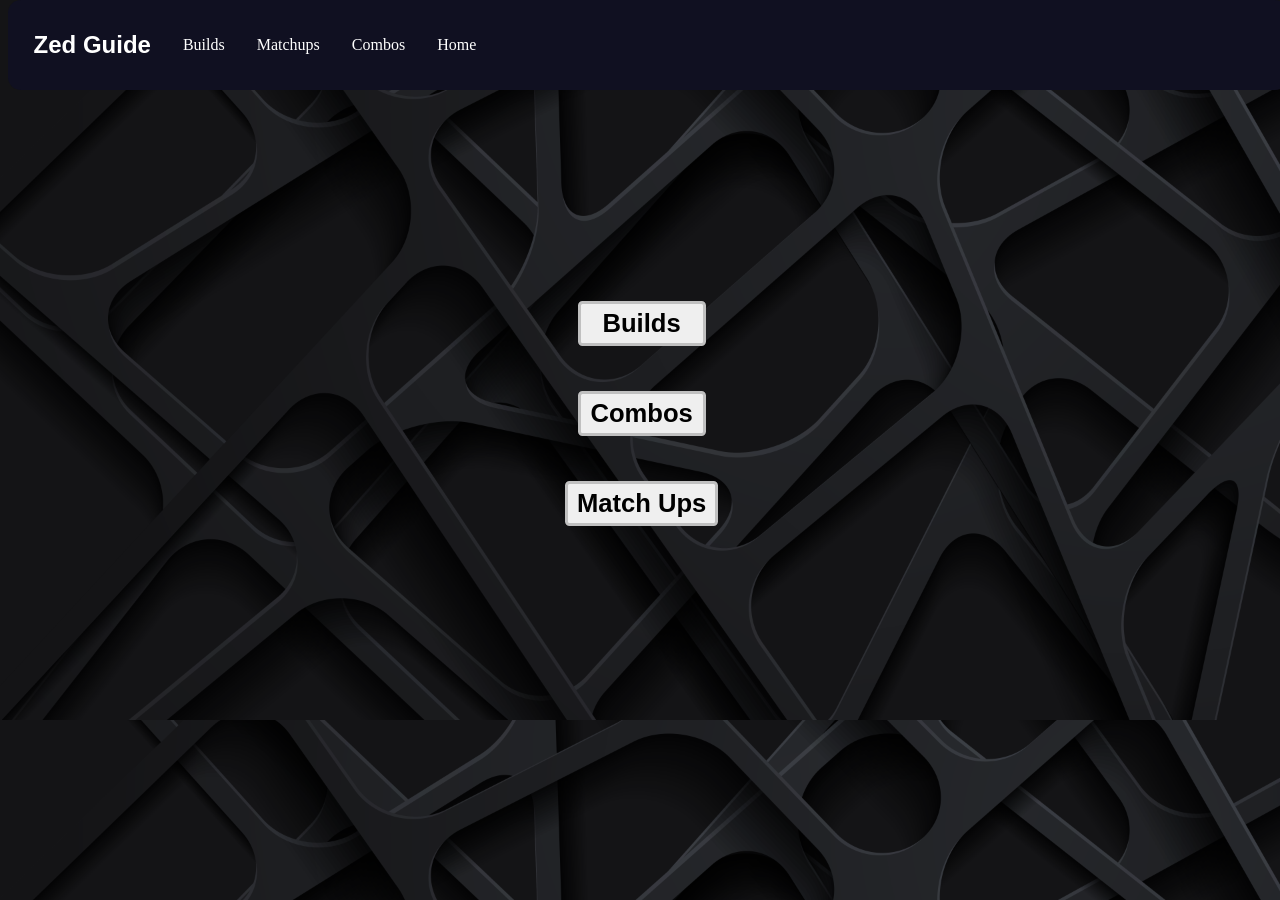
==== ZedGuide-main/Programerings Projekt arbete/index.html @ dc64faf9 "updating files" ====
<!DOCTYPE html>
<html lang="en">
<head>
    <meta charset="UTF-8">
    <meta name="viewport" content="width=device-width, initial-scale=1.0">
    <title>Zed Guide</title>
    <link rel="stylesheet" href="style.css">
    <script src="logic.js" defer></script>
</head>
<body id="background">

       
    <div id="navbar">
        <p>Zed Guide</p>
        <a href="builds.html">Builds</a>
        <a href="matchups.html">Matchups</a>
        <a href="combos.html">Combos</a>
        <a href="index.html">Home</a>
    </div>


    <header id="header"></header>
    
    <img id="zedmainimg" src="https://wiki.leagueoflegends.com/en-us/images/thumb/Zed_Debonair_TFT_Render.png/800px-Zed_Debonair_TFT_Render.png?7f778" alt="">

    <div class="doc-buttons">
        <a href="builds.html">
            <button>Builds</button>
        </a>

        <a href="combos.html">
            <button>Combos</button>
        </a>

        <a href="matchups.html">
            <button id="matchup-button">Match Ups</button>
        </a>
    </div>

</html>
---- ZedGuide-main/Programerings Projekt arbete/style.css ----
#navbar {
    display: flex;
    align-items: center;

    z-index: 1;
    position: fixed;
    top: 0%;

    width: 100%;
    height: 10vh;
    
    background-color: rgb(16, 16, 33);
    border-radius: 1vw;
    color: white;
  
    gap: 1vw;
}

#navbar p {
    font-family: Arial, Helvetica, sans-serif;
    font-size: 1.5rem;
    font-weight: bolder;
    
    padding-left: 2vw;
}

#navbar a {
    
    text-decoration: none;
    color: white;

    padding-left: 1.5vw;
    gap: 1vw;
}

#background {
    background-image: url(images/dark-background-abstract-background-network-3d-background-3840x2160-8324.png);
    background-size: cover;
    position: absolute;
    left: 0;
    top: 0;
}

#zedmainimg {
    position: absolute;
    width: 27vw;
    height: auto;
    top: 27vh;
    left: 19vw;
}

.doc-buttons {
    top: 20vh;
    left: 39.5vw;
    width: 20vw;
    height: 50vh;
    position: absolute;
    display: flex;
    flex-direction: column;
    align-items: center;
    justify-content: center;
    gap: 5vh;
}

.doc-buttons button{
    height: 5vh;
    width: 10vw;
    font-size: 1.6rem;
    border-radius: 0.5vh;
    border: solid silver;
    font-family:Verdana, Geneva, Tahoma, sans-serif;
    font-weight:600;
}

#matchup-button {
width: 12vw;
}

.doc-buttons button:hover {
    background-color: red;
    transform: scale(1.05);
    transition: 0.3s;
}
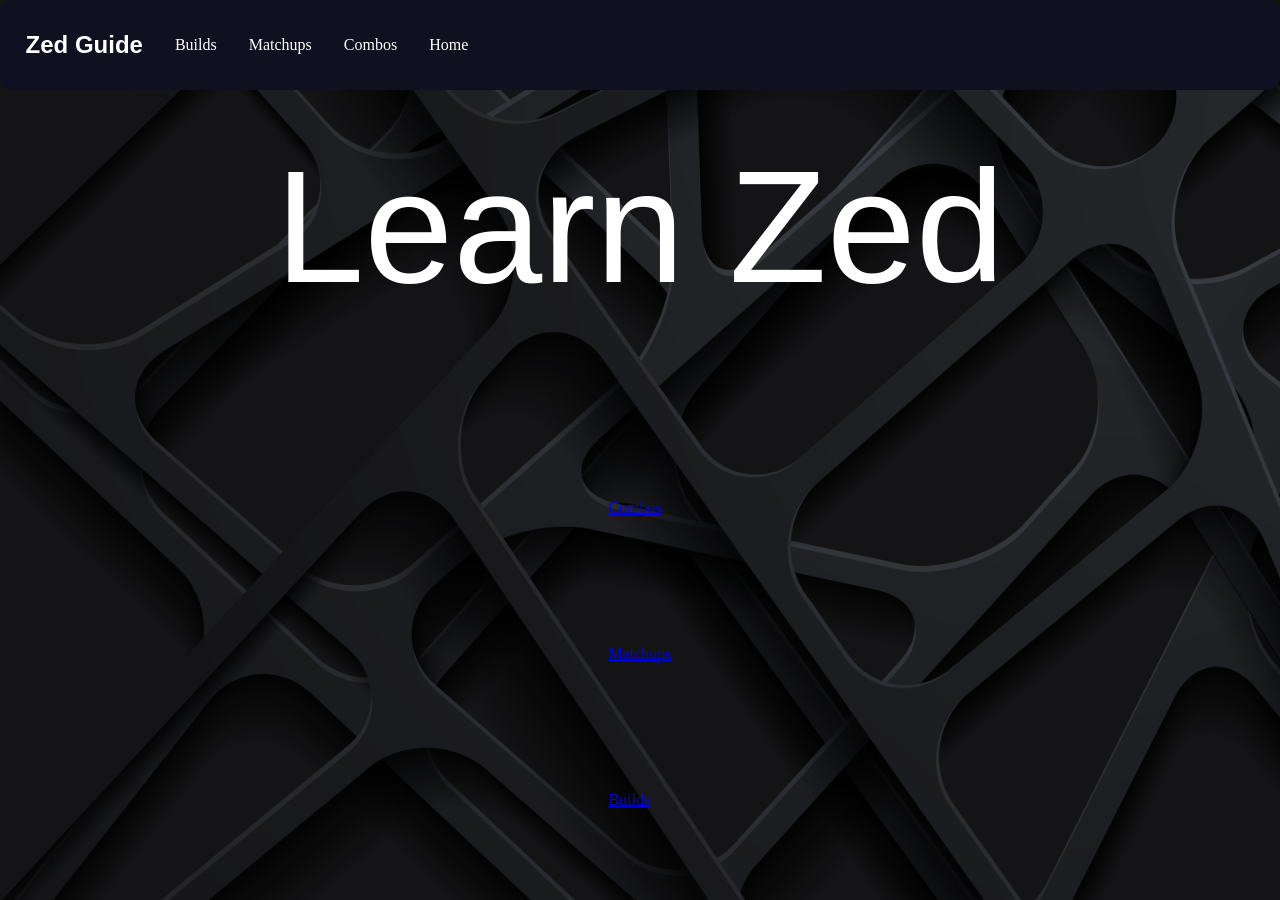
==== commit a8cdbbc7: "fixar home" ====
--- a/ZedGuide-main/Programerings Projekt arbete/index.html
+++ b/ZedGuide-main/Programerings Projekt arbete/index.html
@@ -19,7 +19,20 @@
     </div>
 
 
-    <header id="header"></header>
+    <header id="header">Learn Zed</header>
+
+    <div id="subhead-container">
+        <a class="subhead" href="combos.html">Combos</a>
+        <a class="subhead" href="matchups.html">Matchups</a>
+        <a class="subhead" href="builds.html">Builds</a>
+    </div>
+    
+    
+    
+    
+    
+    
+    <!-- <header id="header"></header> 
     
     <img id="zedmainimg" src="https://wiki.leagueoflegends.com/en-us/images/thumb/Zed_Debonair_TFT_Render.png/800px-Zed_Debonair_TFT_Render.png?7f778" alt="">
 
@@ -35,6 +48,6 @@
         <a href="matchups.html">
             <button id="matchup-button">Match Ups</button>
         </a>
-    </div>
+    </div> -->
 
 </html>
--- a/ZedGuide-main/Programerings Projekt arbete/style.css
+++ b/ZedGuide-main/Programerings Projekt arbete/style.css
@@ -1,3 +1,14 @@
+
+* {
+    margin: 0;
+    padding: 0;
+    box-sizing: border-box;
+}
+
+html, body {
+    width: 100%;
+    height: 100%;
+}
 
 #navbar {
     display: flex;
@@ -26,12 +37,21 @@
 }
 
 #navbar a {
-    
+    font-family: Georgia, 'Times New Roman', Times, serif;
     text-decoration: none;
     color: white;
 
     padding-left: 1.5vw;
     gap: 1vw;
+}
+
+#navbar a:hover {
+    color: aqua;
+    transform: scale(1.03);
+}
+
+#navbar a:active {
+    transform: scale(1);
 }
 
 #background {
@@ -42,7 +62,40 @@
     top: 0;
 }
 
-#zedmainimg {
+#header {
+    position: relative;
+    justify-content: center;
+    display: flex;
+    top: 15vh;
+
+    width: 100%;
+
+    color: white;
+    font-size: 10rem;
+    font-family: 'Franklin Gothic Medium', 'Arial Narrow', Arial, sans-serif;
+}
+
+#subhead-container {
+    position: relative;
+    justify-content: center;
+    top: 35vh;
+
+    display: grid;
+    grid-row: 40vw;
+    gap: 10vw;
+}
+
+
+
+
+
+
+
+
+
+
+
+/* #zedmainimg { 
     position: absolute;
     width: 27vw;
     height: auto;
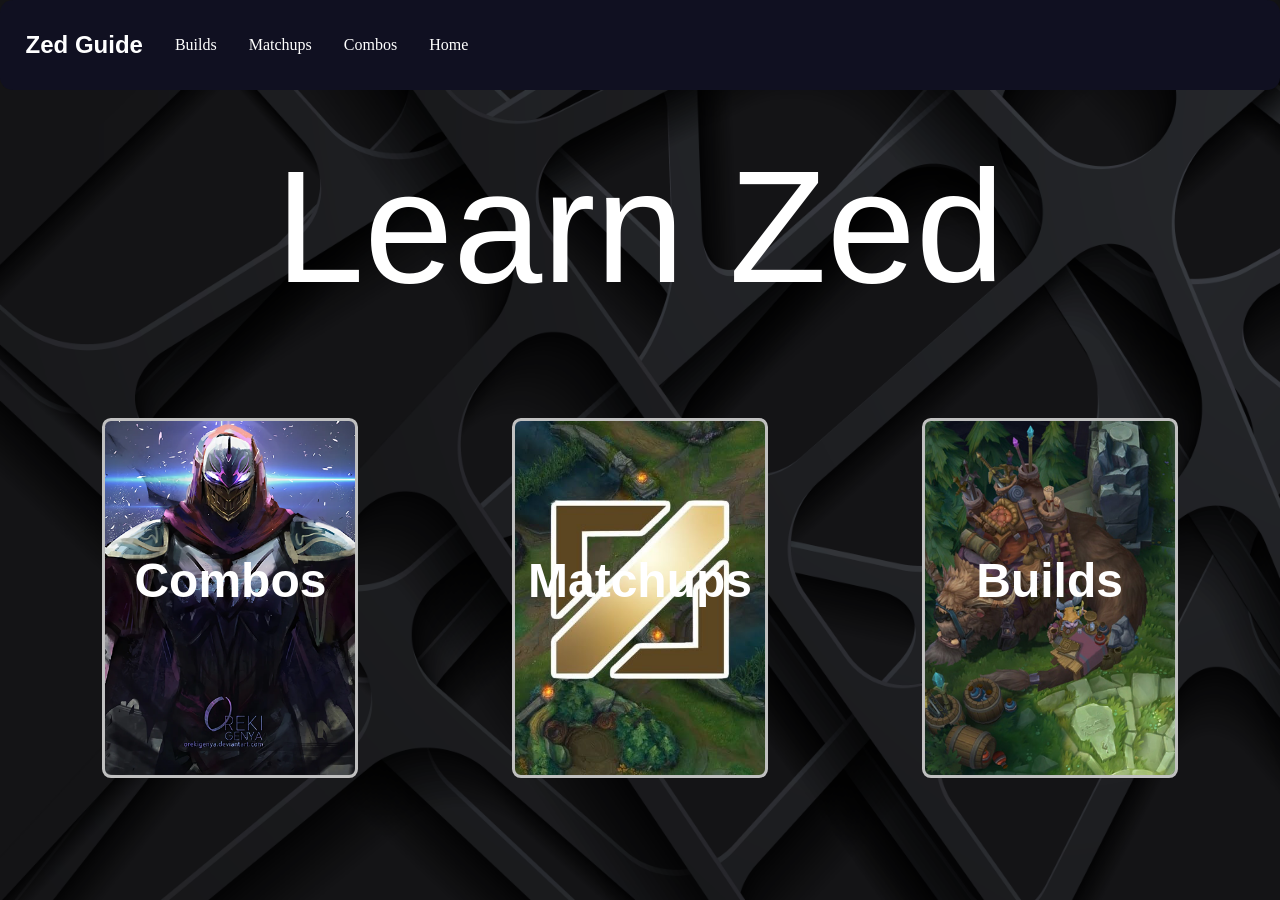
==== commit 7d0c3188: "dadw" ====
--- a/ZedGuide-main/Programerings Projekt arbete/index.html
+++ b/ZedGuide-main/Programerings Projekt arbete/index.html
@@ -22,9 +22,20 @@
     <header id="header">Learn Zed</header>
 
     <div id="subhead-container">
-        <a class="subhead" href="combos.html">Combos</a>
-        <a class="subhead" href="matchups.html">Matchups</a>
-        <a class="subhead" href="builds.html">Builds</a>
+        <div id="combos-subhead">
+            <video src="https://www.youtube.com/watch?v=6wOrtQx4dzA" muted loop preload="none"></video>
+            <a href="combos.html">Combos</a>
+        </div>
+
+        <div id="matchups-subhead">
+            <video src="" muted loop preload="none"></video>
+             <a href="matchups.html">Matchups</a>
+        </div>
+
+        <div id="builds-subhead">
+            <video src="" muted loop preload="none"></video>
+             <a href="builds.html">Builds</a>
+        </div>
     </div>
     
     
--- a/ZedGuide-main/Programerings Projekt arbete/style.css
+++ b/ZedGuide-main/Programerings Projekt arbete/style.css
@@ -78,11 +78,165 @@
 #subhead-container {
     position: relative;
     justify-content: center;
-    top: 35vh;
-
-    display: grid;
-    grid-row: 40vw;
-    gap: 10vw;
+    top: 26vh;
+
+    display: flex;
+    gap: 12vw;
+}
+
+#combos-subhead {
+    border: solid silver;
+    border-radius: 0.7vw;
+
+    width: 20vw;
+    height: 40vh;
+    
+    text-align: center;
+
+    background-image: url(images/zed.combos.webp);
+    background-position:top;
+    background-size:cover;
+    
+}
+
+#combos-subhead a {
+    position: absolute;
+    top: 0%;
+    transform: translate(-50%);
+
+    text-decoration: none;
+    color: white;
+    font-family: Arial, Helvetica, sans-serif;
+    font-size: 3rem;
+    font-weight: bold;
+
+    padding-top: 15vh;
+    padding-bottom: 17vh;
+    padding-left: 3.5vw;
+    padding-right: 3.5vw;
+}
+
+#combos-subhead video {
+    position: absolute;
+    inset: 0;
+    width: 100%;
+    height: 100%;
+    pointer-events: none;
+
+    
+}
+
+#combos-subhead:hover {
+    transform: scale(1.05);
+    transition: 0.3s;
+}
+
+#combos-subhead a:hover {
+    color: aqua;
+    transition: 0.3s;
+    font-family: Georgia, 'Times New Roman', Times, serif;
+}
+
+#matchups-subhead {
+    border: solid silver;
+    border-radius: 0.7vw;
+
+    width: 20vw;
+    height: 40vh;
+    
+    text-align: center;
+
+    background-image: url(images/midlane.jpeg);
+    background-position: center;
+    background-size: cover;
+}
+
+#matchups-subhead a {
+    position: absolute;
+    top: 0%;
+    transform: translate(-50%);
+
+    text-decoration: none;
+    color: white;
+    font-family: Arial, Helvetica, sans-serif;
+    font-size: 3rem;
+    font-weight: bold;
+
+    padding-top: 15vh;
+    padding-bottom: 17vh;
+    padding-left: 3.5vw;
+    padding-right: 3.5vw;
+}
+
+#matchups-subhead video {
+    position: absolute;
+    inset: 0;
+    width: 100%;
+    height: 100%;
+    pointer-events: none;
+}
+
+#matchups-subhead:hover {
+    transform: scale(1.05);
+    transition: 0.3s;
+    color: aqua;
+}
+
+#matchups-subhead a:hover {
+    color: aqua;
+    transition: 0.3s;
+    font-family: Georgia, 'Times New Roman', Times, serif;
+}
+
+#builds-subhead {
+    border: solid silver;
+    border-radius: 0.7vw;
+
+    width: 20vw;
+    height: 40vh;
+    
+    text-align: center;
+
+    background-image: url(images/LoL-shopkeeper-blue.jpg);
+    background-position: center;
+    background-size: cover;
+}
+
+#builds-subhead a {
+    position: absolute;
+    top: 0%;
+    transform: translate(-50%);
+
+    text-decoration: none;
+    color: white;
+    font-family: Arial, Helvetica, sans-serif;
+    font-size: 3rem;
+    font-weight: bold;
+
+    padding-top: 15vh;
+    padding-bottom: 17vh;
+    padding-left: 3.5vw;
+    padding-right: 3.5vw;
+}
+
+#builds-subhead video {
+    position: absolute;
+    inset: 0;
+    width: 100%;
+    height: 100%;
+    pointer-events: none;
+}
+
+#builds-subhead:hover {
+    transform: scale(1.05);
+    transition: 0.3s;
+    color: aqua;
+}
+
+#builds-subhead a:hover {
+    color: aqua;
+    transition: 0.3s;
+    font-family: Georgia, 'Times New Roman', Times, serif;
 }
 
 
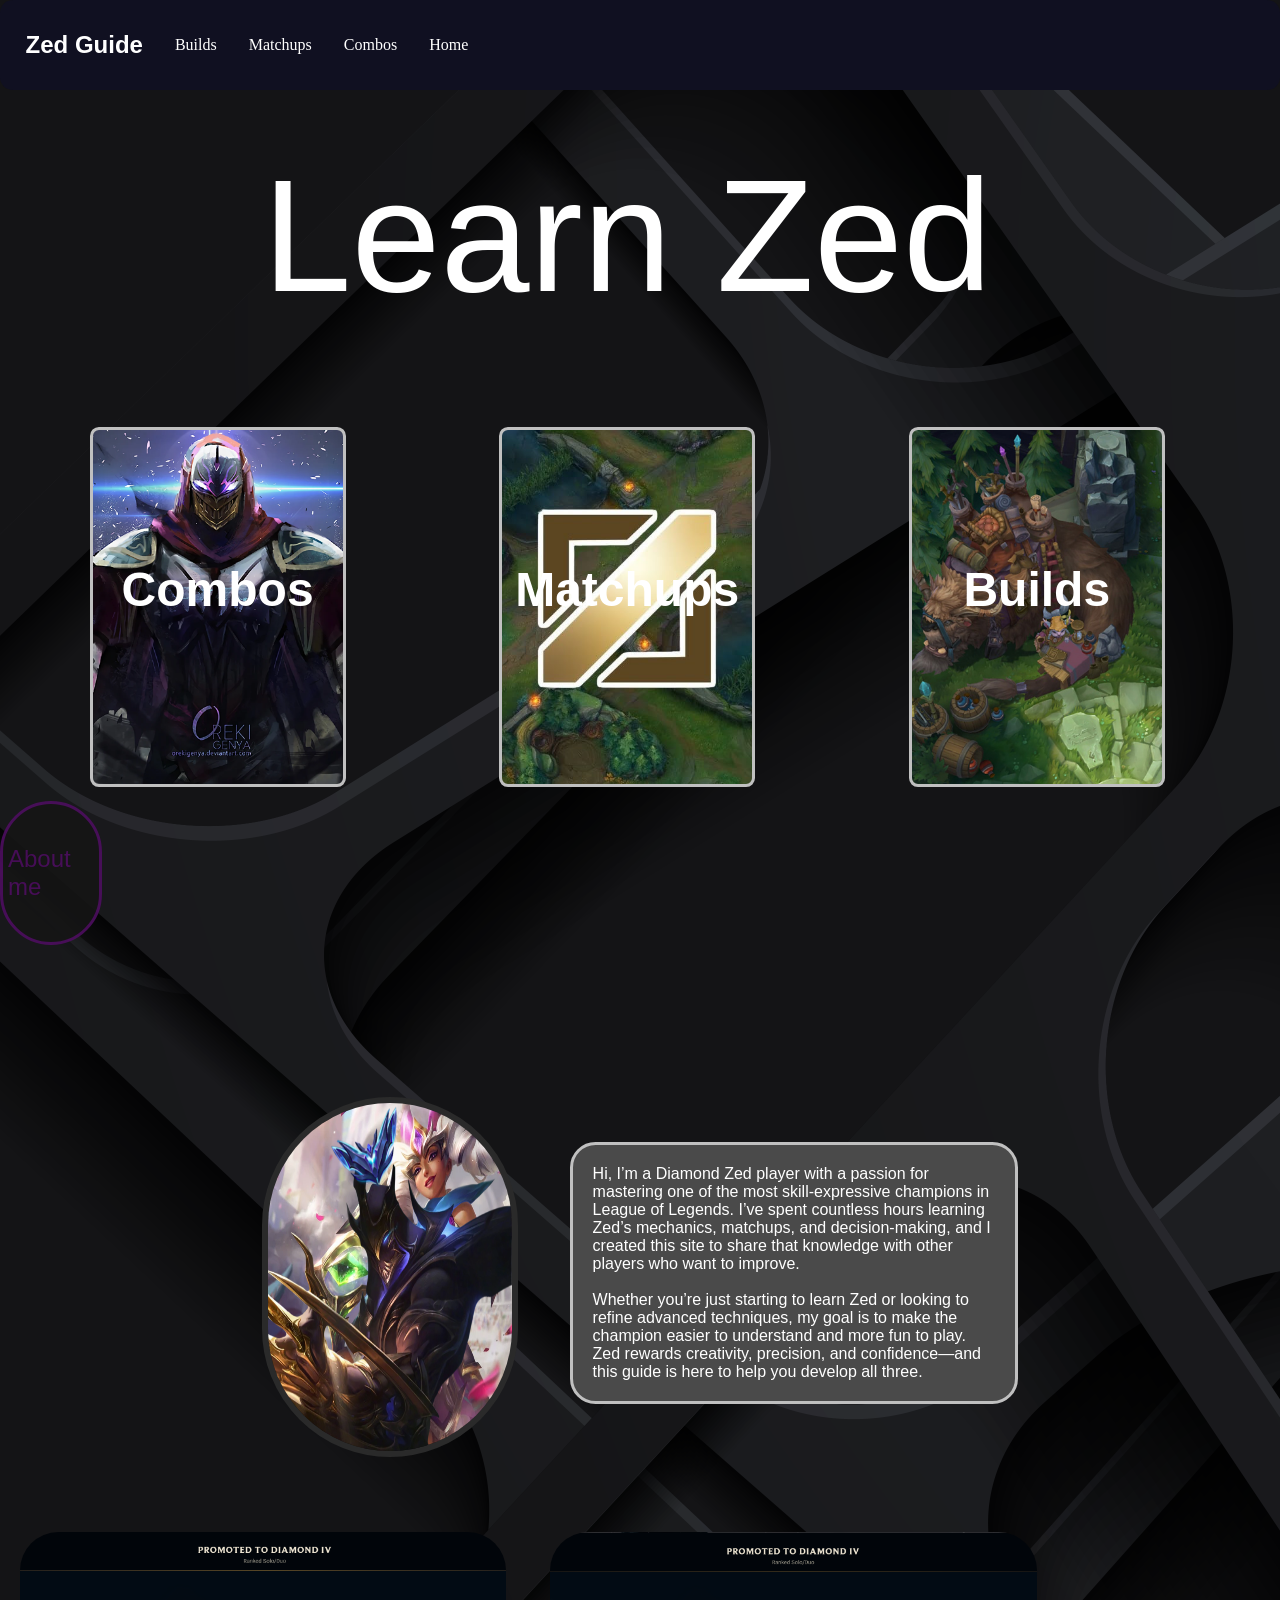
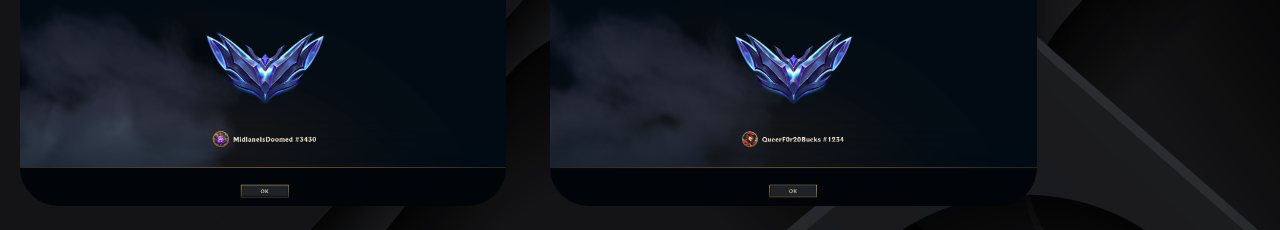
==== commit 34f02f61: "1" ====
--- a/ZedGuide-main/Programerings Projekt arbete/index.html
+++ b/ZedGuide-main/Programerings Projekt arbete/index.html
@@ -9,6 +9,8 @@
 </head>
 <body id="background">
 
+    
+    <a id="about-me-hyperlink" href="#about-me-text">About me</a>
        
     <div id="navbar">
         <p>Zed Guide</p>
@@ -37,28 +39,17 @@
              <a href="builds.html">Builds</a>
         </div>
     </div>
-    
-    
-    
-    
-    
-    
-    <!-- <header id="header"></header> 
-    
-    <img id="zedmainimg" src="https://wiki.leagueoflegends.com/en-us/images/thumb/Zed_Debonair_TFT_Render.png/800px-Zed_Debonair_TFT_Render.png?7f778" alt="">
+    <section id="about-me">
+       
+        <img id="profile-image" src="images/tiktok profileimg.png" alt="">
+        <p id="about-me-text">Hi, I’m a Diamond Zed player with a passion for mastering one of the most skill-expressive champions in League of Legends. I’ve spent countless hours learning Zed’s mechanics, matchups, and decision-making, and I created this site to share that knowledge with other players who want to improve. <br> <br>
 
-    <div class="doc-buttons">
-        <a href="builds.html">
-            <button>Builds</button>
-        </a>
+            Whether you’re just starting to learn Zed or looking to refine advanced techniques, my goal is to make the champion easier to understand and more fun to play. Zed rewards creativity, precision, and confidence—and this guide is here to help you develop all three.</p>
 
-        <a href="combos.html">
-            <button>Combos</button>
-        </a>
-
-        <a href="matchups.html">
-            <button id="matchup-button">Match Ups</button>
-        </a>
-    </div> -->
+        <div id="dia-img-container">
+            <img id="main-acc-dia" src="images/main-acc-dia.png" alt="">
+            <img id="second-acc-dia" src="images/second-acc-dia.png" alt="">
+        </div>
+    </section>
 
 </html>
--- a/ZedGuide-main/Programerings Projekt arbete/style.css
+++ b/ZedGuide-main/Programerings Projekt arbete/style.css
@@ -10,6 +10,11 @@
     height: 100%;
 }
 
+html {
+    scroll-behavior: smooth;
+    scroll-padding-top: 10vh;
+}
+
 #navbar {
     display: flex;
     align-items: center;
@@ -56,8 +61,9 @@
 
 #background {
     background-image: url(images/dark-background-abstract-background-network-3d-background-3840x2160-8324.png);
-    background-size: cover;
-    position: absolute;
+    width: 98vw;
+    height: 100vh;
+  
     left: 0;
     top: 0;
 }
@@ -66,7 +72,7 @@
     position: relative;
     justify-content: center;
     display: flex;
-    top: 15vh;
+    top: 0vh;
 
     width: 100%;
 
@@ -78,7 +84,7 @@
 #subhead-container {
     position: relative;
     justify-content: center;
-    top: 26vh;
+    top: 11vh;
 
     display: flex;
     gap: 12vw;
@@ -240,52 +246,103 @@
 }
 
 
-
-
-
-
-
-
-
-
-
-/* #zedmainimg { 
-    position: absolute;
-    width: 27vw;
+#about-me {
+    position: relative;
+    bottom: -40vh;
+    height: 60vh;
+    width: 98vw;
+}
+
+#profile-image {
+    position: relative;
+    bottom: -9%;
+    left: 20.5vw;
+
+    width: 20vw;
+    height: 40vh;
+
+    border-radius: 13vw;
+    border: solid rgb(42, 42, 42) 6px;
+
+}
+
+#about-me-text {
+    position: relative;
+    display: flex;
+    left: 44.5vw;
+    bottom: 50%;
+
+    width: 35vw;
+
+    color: white;
+    font-family: 'Franklin Gothic Medium', 'Arial Narrow', Arial, sans-serif;
+    background-color: rgb(74, 74, 74);
+    
+    padding: 20px 20px;
+    border: solid silver;
+    border-radius: 2vw;
+}
+
+#dia-img-container {
+    position: relative;
+    justify-self: center;
+    top: -30%;
+}
+
+#dia-img-container img {
+    width: 38vw;
     height: auto;
-    top: 27vh;
-    left: 19vw;
-}
-
-.doc-buttons {
-    top: 20vh;
-    left: 39.5vw;
-    width: 20vw;
-    height: 50vh;
-    position: absolute;
-    display: flex;
-    flex-direction: column;
+
+    margin: 20px;
+    border-radius: 3vw;
+}
+
+#main-acc-dia:hover {
+ transform: scale(1.05);
+ transition: 0.3s;
+
+ border: solid silver;
+}
+
+#second-acc-dia:hover {
+    transform: scale(1.05);
+    transition: 0.3s;
+   
+    border: solid silver;  
+}
+
+#about-me-hyperlink {
+    position: relative;
+    display: flex;
+    justify-self: center;
+    justify-content: center;
     align-items: center;
-    justify-content: center;
-    gap: 5vh;
-}
-
-.doc-buttons button{
-    height: 5vh;
-    width: 10vw;
-    font-size: 1.6rem;
-    border-radius: 0.5vh;
-    border: solid silver;
-    font-family:Verdana, Geneva, Tahoma, sans-serif;
-    font-weight:600;
-}
-
-#matchup-button {
-width: 12vw;
-}
-
-.doc-buttons button:hover {
-    background-color: red;
-    transform: scale(1.05);
-    transition: 0.3s;
-}
+    top: 89vh;
+
+    width: 8vw;
+    height: 16vh;
+
+    background-color: rgb(21, 21, 21);
+    padding: 5px 5px;
+    border-radius: 20vw;
+    border: solid  rgb(77, 14, 95) 3.5px;
+
+    font-size: 1.5rem;
+    font-family: 'Franklin Gothic Medium', 'Arial Narrow', Arial, sans-serif;
+    color: rgb(77, 14, 95);
+    text-decoration: none;
+
+    opacity: 0.9;
+
+    z-index: 1;
+}
+
+#about-me-hyperlink:hover {
+    opacity: 1;
+    transform: scale(1.02);
+    transition: 0.1s ease-out;
+}
+
+section {
+    scroll-margin-top: 12vh;
+}
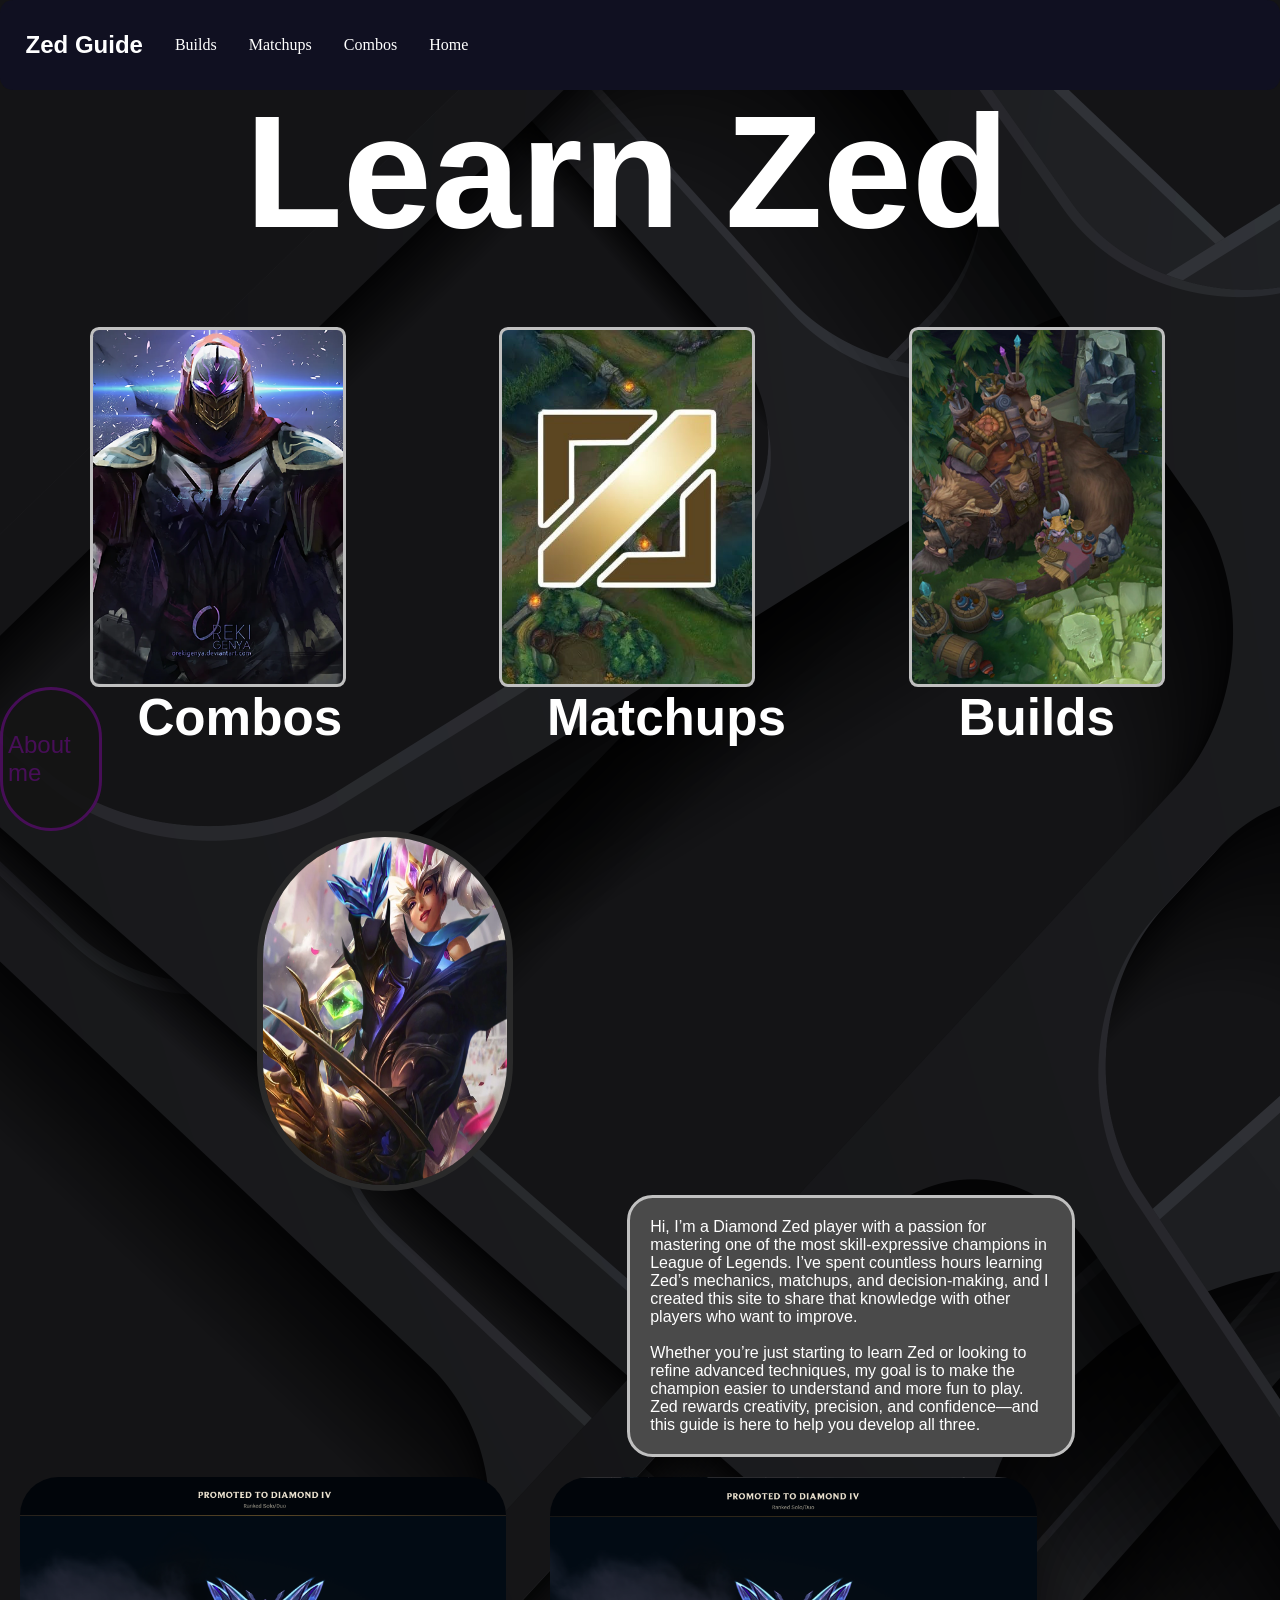
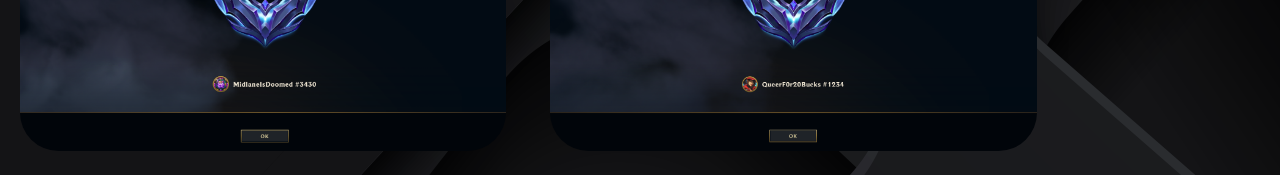
==== commit 1a6f40a0: "ELIOT FIXES" ====
--- a/ZedGuide-main/Programerings Projekt arbete/index.html
+++ b/ZedGuide-main/Programerings Projekt arbete/index.html
@@ -8,38 +8,38 @@
     <script src="logic.js" defer></script>
 </head>
 <body id="background">
+    <header id="header">
+        <div id="navbar">
+            <p>Zed Guide</p>
+            <a href="builds.html">Builds</a>
+            <a href="matchups.html">Matchups</a>
+            <a href="combos.html">Combos</a>
+            <a href="index.html">Home</a>
+        </div>
+    </header>
 
-    
-    <a id="about-me-hyperlink" href="#about-me-text">About me</a>
-       
-    <div id="navbar">
-        <p>Zed Guide</p>
-        <a href="builds.html">Builds</a>
-        <a href="matchups.html">Matchups</a>
-        <a href="combos.html">Combos</a>
-        <a href="index.html">Home</a>
-    </div>
-
-
-    <header id="header">Learn Zed</header>
+    <section id="first-section">
+        <h1 id="page-title">Learn Zed</h1>
+    </section>
 
     <div id="subhead-container">
-        <div id="combos-subhead">
+        <div class="subhead-group combos">
             <video src="https://www.youtube.com/watch?v=6wOrtQx4dzA" muted loop preload="none"></video>
             <a href="combos.html">Combos</a>
         </div>
 
-        <div id="matchups-subhead">
+        <div class="subhead-group matchups">
             <video src="" muted loop preload="none"></video>
              <a href="matchups.html">Matchups</a>
         </div>
 
-        <div id="builds-subhead">
+        <div class="subhead-group builds">
             <video src="" muted loop preload="none"></video>
              <a href="builds.html">Builds</a>
         </div>
     </div>
     <section id="about-me">
+        <a id="about-me-hyperlink" href="#about-me-text">About me</a>
        
         <img id="profile-image" src="images/tiktok profileimg.png" alt="">
         <p id="about-me-text">Hi, I’m a Diamond Zed player with a passion for mastering one of the most skill-expressive champions in League of Legends. I’ve spent countless hours learning Zed’s mechanics, matchups, and decision-making, and I created this site to share that knowledge with other players who want to improve. <br> <br>
--- a/ZedGuide-main/Programerings Projekt arbete/style.css
+++ b/ZedGuide-main/Programerings Projekt arbete/style.css
@@ -20,7 +20,6 @@
     align-items: center;
 
     z-index: 1;
-    position: fixed;
     top: 0%;
 
     width: 100%;
@@ -62,35 +61,48 @@
 #background {
     background-image: url(images/dark-background-abstract-background-network-3d-background-3840x2160-8324.png);
     width: 98vw;
-    height: 100vh;
-  
-    left: 0;
+    /* height: 100vh; */
+}
+
+#header {
+    position: fixed;
     top: 0;
-}
-
-#header {
-    position: relative;
-    justify-content: center;
-    display: flex;
-    top: 0vh;
-
-    width: 100%;
-
-    color: white;
+    
+    display: flex;
+    margin-top: 0%;
+
+    width: 100%;
+
+    color: white;
+}
+
+
+
+
+#first-section {
+    margin-top: 80px;
+
+}
+
+#page-title {
+    color: white;
+    text-align: center;
     font-size: 10rem;
     font-family: 'Franklin Gothic Medium', 'Arial Narrow', Arial, sans-serif;
 }
 
+/* #region Subhead */
+
 #subhead-container {
-    position: relative;
+    /* position: relative; */
     justify-content: center;
-    top: 11vh;
+    margin-top: 5%;
 
     display: flex;
     gap: 12vw;
 }
 
-#combos-subhead {
+.subhead-group {
     border: solid silver;
     border-radius: 0.7vw;
 
@@ -99,21 +111,20 @@
     
     text-align: center;
 
-    background-image: url(images/zed.combos.webp);
-    background-position:top;
-    background-size:cover;
-    
-}
-
-#combos-subhead a {
-    position: absolute;
-    top: 0%;
+    
+    background-position: center;
+    background-size: cover;
+}
+
+.subhead-group a {
+    /* position: absolute; */
+    margin-top: 0%;
     transform: translate(-50%);
 
     text-decoration: none;
     color: white;
     font-family: Arial, Helvetica, sans-serif;
-    font-size: 3rem;
+    font-size: 4vw;
     font-weight: bold;
 
     padding-top: 15vh;
@@ -122,8 +133,8 @@
     padding-right: 3.5vw;
 }
 
-#combos-subhead video {
-    position: absolute;
+.subhead-group video {
+    /* position: absolute; */
     inset: 0;
     width: 100%;
     height: 100%;
@@ -132,134 +143,43 @@
     
 }
 
-#combos-subhead:hover {
+.subhead-group:hover {
     transform: scale(1.05);
     transition: 0.3s;
 }
 
-#combos-subhead a:hover {
+.subhead-group a:hover {
     color: aqua;
     transition: 0.3s;
     font-family: Georgia, 'Times New Roman', Times, serif;
 }
 
-#matchups-subhead {
-    border: solid silver;
-    border-radius: 0.7vw;
+.combos {
+    background-image: url(images/zed.combos.webp);
+}
+
+.matchups {
+    background-image: url(images/midlane.jpeg);
+}
+
+.builds {
+    background-image: url(images/LoL-shopkeeper-blue.jpg);
+}
+
+/* #endregion */
+
+
+#about-me {
+    /* height: 60vh; */
+    width: 98vw;
+}
+
+#profile-image {
+    /* position: relative; */
+    margin-left: 20.5%;
 
     width: 20vw;
     height: 40vh;
-    
-    text-align: center;
-
-    background-image: url(images/midlane.jpeg);
-    background-position: center;
-    background-size: cover;
-}
-
-#matchups-subhead a {
-    position: absolute;
-    top: 0%;
-    transform: translate(-50%);
-
-    text-decoration: none;
-    color: white;
-    font-family: Arial, Helvetica, sans-serif;
-    font-size: 3rem;
-    font-weight: bold;
-
-    padding-top: 15vh;
-    padding-bottom: 17vh;
-    padding-left: 3.5vw;
-    padding-right: 3.5vw;
-}
-
-#matchups-subhead video {
-    position: absolute;
-    inset: 0;
-    width: 100%;
-    height: 100%;
-    pointer-events: none;
-}
-
-#matchups-subhead:hover {
-    transform: scale(1.05);
-    transition: 0.3s;
-    color: aqua;
-}
-
-#matchups-subhead a:hover {
-    color: aqua;
-    transition: 0.3s;
-    font-family: Georgia, 'Times New Roman', Times, serif;
-}
-
-#builds-subhead {
-    border: solid silver;
-    border-radius: 0.7vw;
-
-    width: 20vw;
-    height: 40vh;
-    
-    text-align: center;
-
-    background-image: url(images/LoL-shopkeeper-blue.jpg);
-    background-position: center;
-    background-size: cover;
-}
-
-#builds-subhead a {
-    position: absolute;
-    top: 0%;
-    transform: translate(-50%);
-
-    text-decoration: none;
-    color: white;
-    font-family: Arial, Helvetica, sans-serif;
-    font-size: 3rem;
-    font-weight: bold;
-
-    padding-top: 15vh;
-    padding-bottom: 17vh;
-    padding-left: 3.5vw;
-    padding-right: 3.5vw;
-}
-
-#builds-subhead video {
-    position: absolute;
-    inset: 0;
-    width: 100%;
-    height: 100%;
-    pointer-events: none;
-}
-
-#builds-subhead:hover {
-    transform: scale(1.05);
-    transition: 0.3s;
-    color: aqua;
-}
-
-#builds-subhead a:hover {
-    color: aqua;
-    transition: 0.3s;
-    font-family: Georgia, 'Times New Roman', Times, serif;
-}
-
-
-#about-me {
-    position: relative;
-    bottom: -40vh;
-    height: 60vh;
-    width: 98vw;
-}
-
-#profile-image {
-    position: relative;
-    bottom: -9%;
-    left: 20.5vw;
-
-    width: 20vw;
-    height: 40vh;
 
     border-radius: 13vw;
     border: solid rgb(42, 42, 42) 6px;
@@ -267,10 +187,10 @@
 }
 
 #about-me-text {
-    position: relative;
-    display: flex;
-    left: 44.5vw;
-    bottom: 50%;
+    /* position: relative; */
+    display: flex;
+    margin-left: 50%;
+    margin-bottom: 0%;
 
     width: 35vw;
 
@@ -284,9 +204,9 @@
 }
 
 #dia-img-container {
-    position: relative;
+    /* position: relative; */
     justify-self: center;
-    top: -30%;
+    
 }
 
 #dia-img-container img {
@@ -312,7 +232,7 @@
 }
 
 #about-me-hyperlink {
-    position: relative;
+    /* position: relative; */
     display: flex;
     justify-self: center;
     justify-content: center;
@@ -343,6 +263,6 @@
     transition: 0.1s ease-out;
 }
 
-section {
+/* section {
     scroll-margin-top: 12vh;
-}+} */
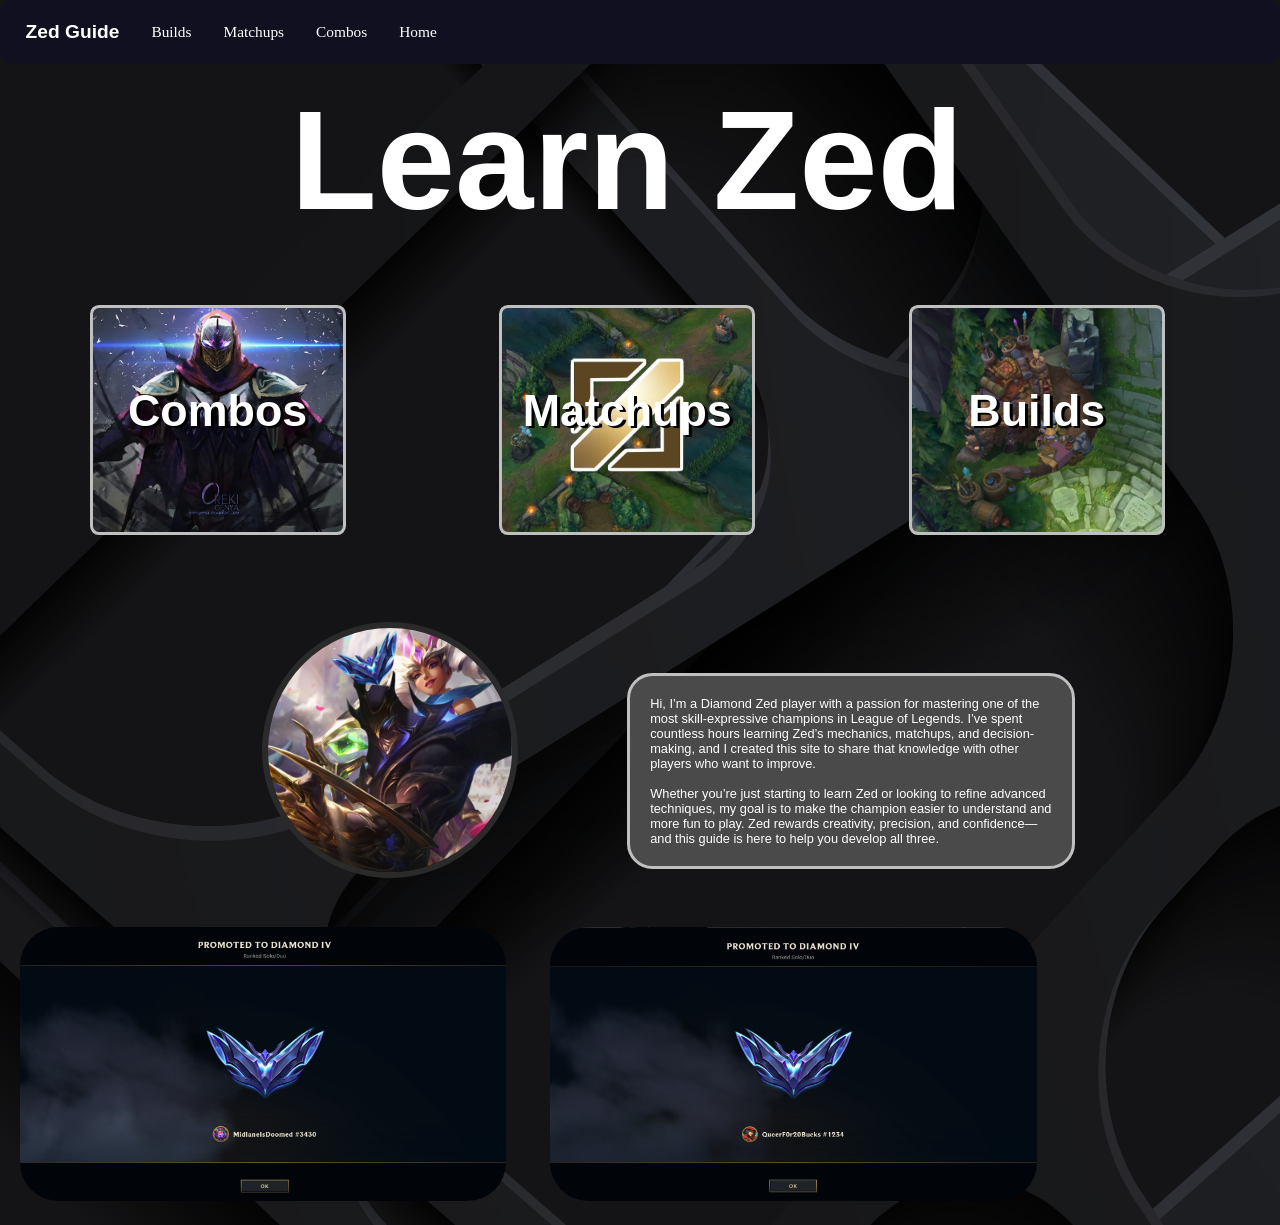
==== commit 6aacf752: "Responsiv home page" ====
--- a/ZedGuide-main/Programerings Projekt arbete/index.html
+++ b/ZedGuide-main/Programerings Projekt arbete/index.html
@@ -24,22 +24,19 @@
 
     <div id="subhead-container">
         <div class="subhead-group combos">
-            <video src="https://www.youtube.com/watch?v=6wOrtQx4dzA" muted loop preload="none"></video>
             <a href="combos.html">Combos</a>
         </div>
 
         <div class="subhead-group matchups">
-            <video src="" muted loop preload="none"></video>
              <a href="matchups.html">Matchups</a>
         </div>
 
         <div class="subhead-group builds">
-            <video src="" muted loop preload="none"></video>
              <a href="builds.html">Builds</a>
         </div>
     </div>
     <section id="about-me">
-        <a id="about-me-hyperlink" href="#about-me-text">About me</a>
+        <!-- <a id="about-me-hyperlink" href="#about-me-text">About me</a> -->
        
         <img id="profile-image" src="images/tiktok profileimg.png" alt="">
         <p id="about-me-text">Hi, I’m a Diamond Zed player with a passion for mastering one of the most skill-expressive champions in League of Legends. I’ve spent countless hours learning Zed’s mechanics, matchups, and decision-making, and I created this site to share that knowledge with other players who want to improve. <br> <br>
--- a/ZedGuide-main/Programerings Projekt arbete/style.css
+++ b/ZedGuide-main/Programerings Projekt arbete/style.css
@@ -23,7 +23,7 @@
     top: 0%;
 
     width: 100%;
-    height: 10vh;
+    height: 5vw;
     
     background-color: rgb(16, 16, 33);
     border-radius: 1vw;
@@ -34,7 +34,7 @@
 
 #navbar p {
     font-family: Arial, Helvetica, sans-serif;
-    font-size: 1.5rem;
+    font-size: 1.5vw;
     font-weight: bolder;
     
     padding-left: 2vw;
@@ -44,6 +44,7 @@
     font-family: Georgia, 'Times New Roman', Times, serif;
     text-decoration: none;
     color: white;
+    font-size: 1.2vw;
 
     padding-left: 1.5vw;
     gap: 1vw;
@@ -74,6 +75,8 @@
     width: 100%;
 
     color: white;
+
+    z-index: 2;
 }
 
 
@@ -87,7 +90,7 @@
 #page-title {
     color: white;
     text-align: center;
-    font-size: 10rem;
+    font-size: 11vw;
     font-family: 'Franklin Gothic Medium', 'Arial Narrow', Arial, sans-serif;
 }
 
@@ -107,40 +110,26 @@
     border-radius: 0.7vw;
 
     width: 20vw;
-    height: 40vh;
+    height: 18vw;
     
     text-align: center;
 
     
     background-position: center;
     background-size: cover;
+
+    padding-top: 6.2%;
+    padding-left: 1%;
+    padding-right: 1%;
 }
 
 .subhead-group a {
-    /* position: absolute; */
-    margin-top: 0%;
-    transform: translate(-50%);
-
     text-decoration: none;
     color: white;
     font-family: Arial, Helvetica, sans-serif;
-    font-size: 4vw;
+    font-size: 3.5vw;
     font-weight: bold;
-
-    padding-top: 15vh;
-    padding-bottom: 17vh;
-    padding-left: 3.5vw;
-    padding-right: 3.5vw;
-}
-
-.subhead-group video {
-    /* position: absolute; */
-    inset: 0;
-    width: 100%;
-    height: 100%;
-    pointer-events: none;
-
-    
+    text-shadow: 3px 2px rgb(0, 0, 0)
 }
 
 .subhead-group:hover {
@@ -170,16 +159,17 @@
 
 
 #about-me {
-    /* height: 60vh; */
+    height: 41vw;
     width: 98vw;
 }
 
 #profile-image {
-    /* position: relative; */
+    position: absolute;
+    margin-top: -4%;
     margin-left: 20.5%;
 
     width: 20vw;
-    height: 40vh;
+    height: 20vw;
 
     border-radius: 13vw;
     border: solid rgb(42, 42, 42) 6px;
@@ -187,15 +177,15 @@
 }
 
 #about-me-text {
-    /* position: relative; */
-    display: flex;
+ 
     margin-left: 50%;
-    margin-bottom: 0%;
+    margin-top: 11%;
 
     width: 35vw;
 
     color: white;
     font-family: 'Franklin Gothic Medium', 'Arial Narrow', Arial, sans-serif;
+    font-size: 1vw;
     background-color: rgb(74, 74, 74);
     
     padding: 20px 20px;
@@ -204,9 +194,8 @@
 }
 
 #dia-img-container {
-    /* position: relative; */
     justify-self: center;
-    
+    margin-top: 3%;
 }
 
 #dia-img-container img {
@@ -217,37 +206,33 @@
     border-radius: 3vw;
 }
 
-#main-acc-dia:hover {
- transform: scale(1.05);
+/* #main-acc-dia:hover {
  transition: 0.3s;
 
  border: solid silver;
 }
 
 #second-acc-dia:hover {
-    transform: scale(1.05);
     transition: 0.3s;
    
     border: solid silver;  
-}
-
-#about-me-hyperlink {
-    /* position: relative; */
+} */
+
+/* #about-me-hyperlink {
     display: flex;
     justify-self: center;
     justify-content: center;
-    align-items: center;
-    top: 89vh;
+    align-items: center;    
 
     width: 8vw;
-    height: 16vh;
+    height: 8vw;
 
     background-color: rgb(21, 21, 21);
     padding: 5px 5px;
     border-radius: 20vw;
     border: solid  rgb(77, 14, 95) 3.5px;
 
-    font-size: 1.5rem;
+    font-size: 1.4vw;
     font-family: 'Franklin Gothic Medium', 'Arial Narrow', Arial, sans-serif;
     color: rgb(77, 14, 95);
     text-decoration: none;
@@ -261,7 +246,7 @@
     opacity: 1;
     transform: scale(1.02);
     transition: 0.1s ease-out;
-}
+} */
 
 /* section {
     scroll-margin-top: 12vh;
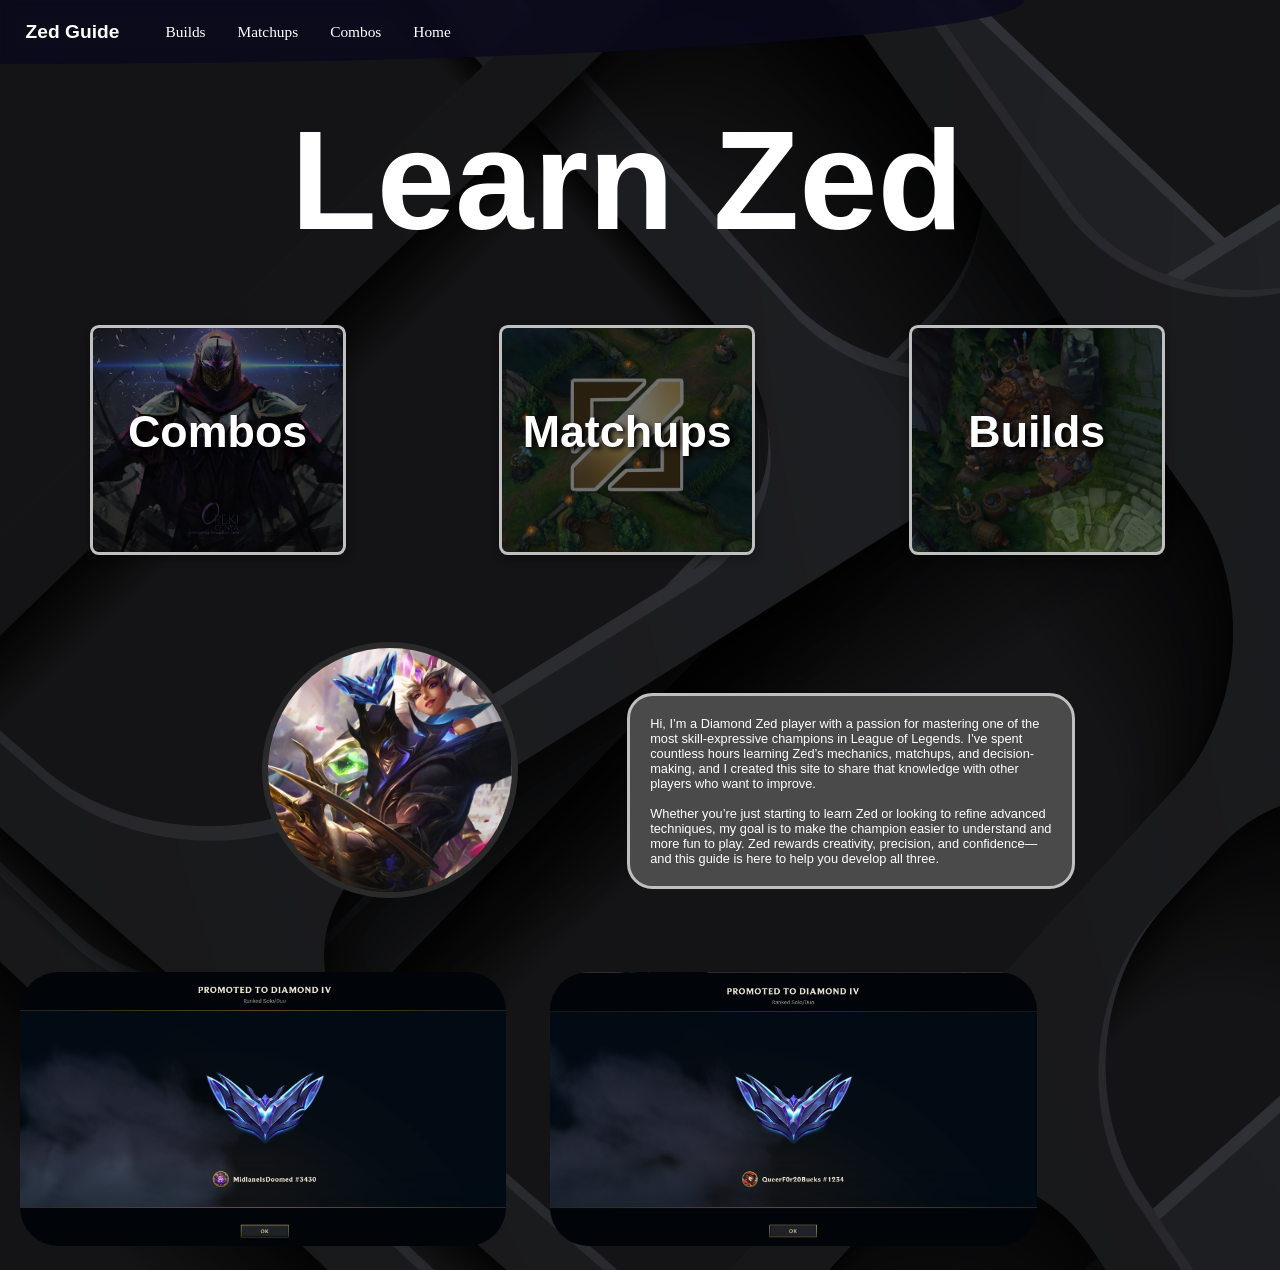
==== commit 43b4cac2: "Design" ====
--- a/ZedGuide-main/Programerings Projekt arbete/index.html
+++ b/ZedGuide-main/Programerings Projekt arbete/index.html
@@ -23,20 +23,19 @@
     </section>
 
     <div id="subhead-container">
-        <div class="subhead-group combos">
-            <a href="combos.html">Combos</a>
-        </div>
+        <a class="subhead-group combos" href="combos.html">
+            <span class="subhead-links">Combos</span>
+        </a>
 
-        <div class="subhead-group matchups">
-             <a href="matchups.html">Matchups</a>
-        </div>
+        <a class="subhead-group matchups" href="matchups.html">
+             <span class="subhead-links">Matchups</span>
+        </a>
 
-        <div class="subhead-group builds">
-             <a href="builds.html">Builds</a>
-        </div>
+        <a class="subhead-group builds" href="builds.html">
+             <span class="subhead-links">Builds</span>
+        </a>
     </div>
     <section id="about-me">
-        <!-- <a id="about-me-hyperlink" href="#about-me-text">About me</a> -->
        
         <img id="profile-image" src="images/tiktok profileimg.png" alt="">
         <p id="about-me-text">Hi, I’m a Diamond Zed player with a passion for mastering one of the most skill-expressive champions in League of Legends. I’ve spent countless hours learning Zed’s mechanics, matchups, and decision-making, and I created this site to share that knowledge with other players who want to improve. <br> <br>
--- a/ZedGuide-main/Programerings Projekt arbete/style.css
+++ b/ZedGuide-main/Programerings Projekt arbete/style.css
@@ -19,17 +19,19 @@
     display: flex;
     align-items: center;
 
-    z-index: 1;
+    z-index: 1000;
     top: 0%;
 
-    width: 100%;
+    width: 80%;
     height: 5vw;
     
     background-color: rgb(16, 16, 33);
-    border-radius: 1vw;
+    border-bottom-right-radius: 100% ;
     color: white;
   
     gap: 1vw;
+    background: rgba(10,10,30,0.85);
+    backdrop-filter: blur(8px);
 }
 
 #navbar p {
@@ -38,6 +40,7 @@
     font-weight: bolder;
     
     padding-left: 2vw;
+    padding-right: 1.1vw;
 }
 
 #navbar a {
@@ -88,6 +91,7 @@
 }
 
 #page-title {
+    margin-top: 8%;
     color: white;
     text-align: center;
     font-size: 11vw;
@@ -97,7 +101,6 @@
 /* #region Subhead */
 
 #subhead-container {
-    /* position: relative; */
     justify-content: center;
     margin-top: 5%;
 
@@ -106,6 +109,7 @@
 }
 
 .subhead-group {
+    position: relative;
     border: solid silver;
     border-radius: 0.7vw;
 
@@ -113,6 +117,7 @@
     height: 18vw;
     
     text-align: center;
+    text-decoration: none;
 
     
     background-position: center;
@@ -121,26 +126,54 @@
     padding-top: 6.2%;
     padding-left: 1%;
     padding-right: 1%;
-}
-
-.subhead-group a {
-    text-decoration: none;
-    color: white;
-    font-family: Arial, Helvetica, sans-serif;
+    transition: 0.3s;
+    box-shadow: 0 4px 10px rgba(0,0,0,0.3);
+
+    overflow: hidden;
+    transition: transform 0.3s, box-shadow 0.3s;
+}
+
+.subhead-group::before {
+    content: "";
+    position: absolute;
+    inset: 0;
+    background: rgba(0,0,0,0.55);
+    transition: 0.3s;
+}
+
+.subhead-links {
+    position: relative;
+    z-index: 2;
+
+    color: white;
     font-size: 3.5vw;
     font-weight: bold;
-    text-shadow: 3px 2px rgb(0, 0, 0)
+    font-family: Arial, Helvetica, sans-serif;
+
+    text-shadow: 3px 2px 5px black;
+
+    transition: color 0.3s;
 }
 
 .subhead-group:hover {
-    transform: scale(1.05);
-    transition: 0.3s;
-}
-
-.subhead-group a:hover {
+     transform: scale(1.05);
+    box-shadow:
+        0 0 10px rgba(0,255,255,0.5),
+        0 0 20px rgba(0,255,255,0.4),
+        0 0 40px rgba(0,255,255,0.3);
+}
+
+.subhead-group:hover::before {
+    background: rgba(0,0,0,0.25);
+}   
+
+.subhead-group:hover .subhead-links {
+    font-family:Georgia, 'Times New Roman', Times, serif;
     color: aqua;
-    transition: 0.3s;
-    font-family: Georgia, 'Times New Roman', Times, serif;
+    text-shadow:
+        0 0 5px aqua,
+        0 0 10px aqua,
+        0 0 20px aqua;
 }
 
 .combos {
@@ -155,8 +188,8 @@
     background-image: url(images/LoL-shopkeeper-blue.jpg);
 }
 
-/* #endregion */
-
+
+/* #endregion */ 
 
 #about-me {
     height: 41vw;
@@ -195,7 +228,7 @@
 
 #dia-img-container {
     justify-self: center;
-    margin-top: 3%;
+    margin-top: 5%;
 }
 
 #dia-img-container img {
